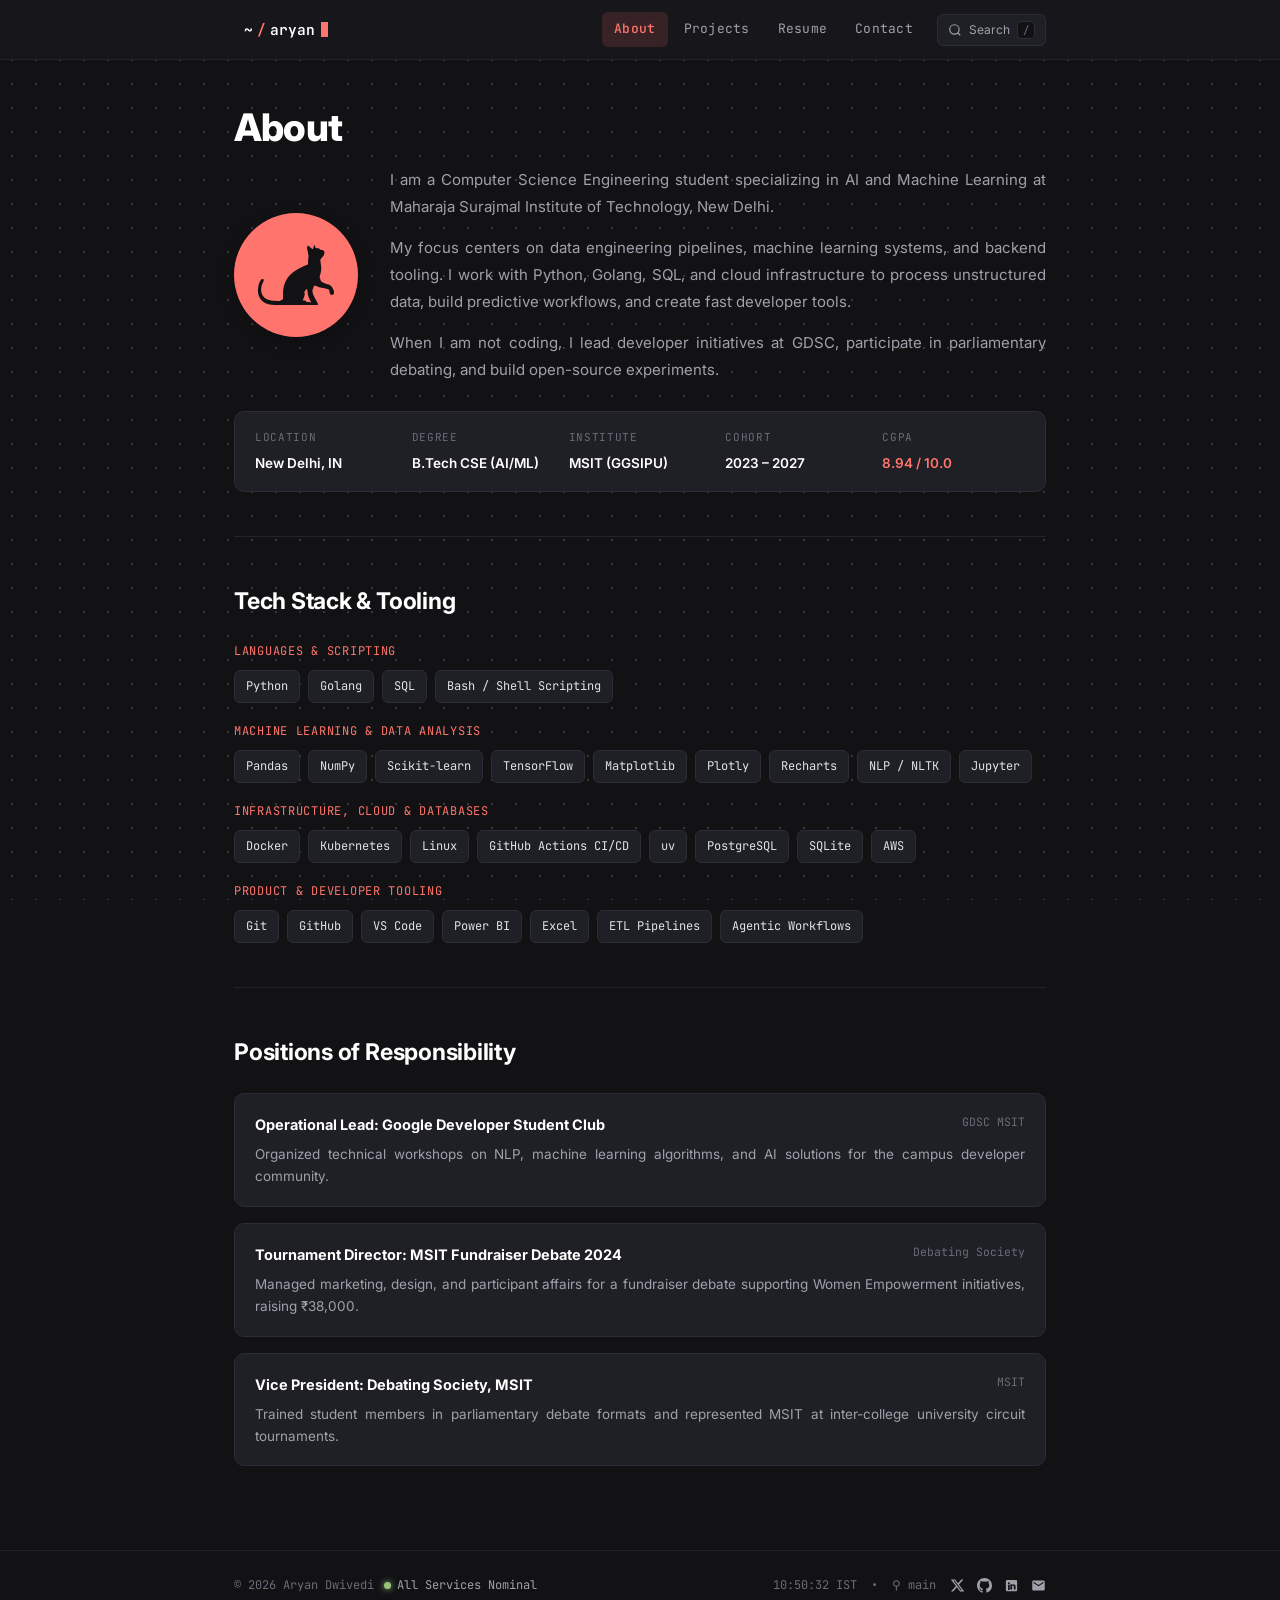
==== about.html @ 35a54c13 "feat: redesign portfolio into multi-page site Transform portfolio from a single-page document into a" ====
<!DOCTYPE html>
<html lang="en">
<head>
  <meta charset="UTF-8">
  <meta name="viewport" content="width=device-width, initial-scale=1.0">
  <title>About | Aryan Dwivedi</title>
  <meta name="description" content="Background, focus, education at MSIT, and technical stack of Aryan Dwivedi.">
  <meta name="theme-color" content="#121215">
  <meta name="color-scheme" content="dark light">
  <link rel="canonical" href="https://aryan-04.github.io/about.html">
  <link rel="icon" type="image/svg+xml" href="cat.svg">

  <!-- Open Graph -->
  <meta property="og:type" content="profile">
  <meta property="og:site_name" content="Aryan Dwivedi">
  <meta property="og:title" content="About | Aryan Dwivedi">
  <meta property="og:description" content="Background, education, machine learning competencies, and leadership experience of Aryan Dwivedi.">
  <meta property="og:url" content="https://aryan-04.github.io/about.html">
  <meta property="og:image" content="https://aryan-04.github.io/cat.svg">

  <!-- Twitter / X Cards -->
  <meta name="twitter:card" content="summary">
  <meta name="twitter:site" content="@aryand208">
  <meta name="twitter:title" content="About | Aryan Dwivedi">
  <meta name="twitter:description" content="Background, education, machine learning competencies, and leadership experience of Aryan Dwivedi.">
  <meta name="twitter:image" content="https://aryan-04.github.io/cat.svg">

  <!-- Breadcrumb Structured Data -->
  <script type="application/ld+json">
  {
    "@context": "https://schema.org",
    "@type": "BreadcrumbList",
    "itemListElement": [
      {
        "@type": "ListItem",
        "position": 1,
        "name": "Home",
        "item": "https://aryan-04.github.io/"
      },
      {
        "@type": "ListItem",
        "position": 2,
        "name": "About",
        "item": "https://aryan-04.github.io/about.html"
      }
    ]
  }
  </script>

  <link rel="stylesheet" href="style.css">
</head>
<body class="bg-effect-on">

  <!-- Navigation -->
  <header class="top-nav">
    <div class="shell nav-inner">
      <a href="./" class="nav-prompt">
        <span>~</span><span class="slash">/</span><span>aryan</span><span class="cursor-blink"></span>
      </a>
      <div class="nav-right">
        <nav class="main-links" aria-label="Main Navigation">
          <a href="about">About</a>
          <a href="projects">Projects</a>
          <a href="resume">Resume</a>
          <a href="contact">Contact</a>
        </nav>
        <button class="search-trigger" id="palette-trigger" aria-label="Open command palette">
          <svg width="14" height="14" viewBox="0 0 24 24" fill="none" stroke="currentColor" stroke-width="2"><circle cx="11" cy="11" r="8"/><path d="m21 21-4.3-4.3"/></svg>
          <span class="search-label">Search</span>
          <kbd>/</kbd>
        </button>
      </div>
    </div>
  </header>

  <main class="shell">

    <!-- Bio & Details Section -->
    <section>
      <h1 class="page-title">About</h1>

      <!-- Bio Header: Cat Circle + Bio Prose -->
      <div class="bio-top">
        <div class="avatar-circle">
          <svg class="avatar-svg" viewBox="0 0 700 700" fill="none" xmlns="http://www.w3.org/2000/svg">
            <g transform="matrix(1.25 0 0 -1.25 0 700)">
              <g transform="matrix(.96453 0 0 .96453 539.72 165.1)">
                <path
                  fill="currentColor"
                  d="m0 0c-2.338 17.768-19.638 45.355-33.666 50.031-14.027 4.676-55.174 19.17-57.979 25.717-2.805 6.546-11.222 27.119-9.819 33.197 1.403 6.079 12.624 36.471 10.754 64.059-1.87 27.587-7.949 50.03-5.143 56.108 2.805 6.079 25.95 29.907 25.95 35.536 0 8.183 2.338 10.754 2.448 15.355 0.063 2.648-4.963 11.659-8.498 14.284-3.535 2.624-20.835 3.56-24.108 5.898-3.273 2.337-3.772 7.078-8.005 8.023-3.472 0.775-6.958-0.543-10.231-0.075s-6.078 2.338-8.416 1.87c-2.338-0.467-3.624 0.351-5.027 4.56-1.403 4.208-4.208 17.299-5.968 17.649-1.849 0.366-6.773-7.947-7.942-17.299-1.169-9.351-1.557-11.473-5.805-11.698s-27.041 24.266-32.711 23.359-8.709-8.855-3.332-35.04c5.377-26.184 8.65-36.938 6.546-46.758-2.104-9.819-3.273-26.885-2.806-34.367 0.468-7.48 0.468-14.261-1.87-16.365s-105.82-34.863-149.16-104.74c-37.406-60.318-23.379-134.66-26.652-139.34-4.397-6.283-22.883-14.831-37.406-14.963-56.398-0.51-83.601 10.175-99.415 29.415-28.055 34.133-16.833 75.747-7.949 93.983 4.776 9.804 8.637 21.411 8.416 25.716-0.233 4.56-9.39 9.408-16.833 2.338-9.351-8.884-18.968-28.786-22.911-57.512-3.273-23.845-4.767-79.389 52.658-109.37 29.636-15.473 77.15-13.456 123.44-13.456h240.8s7.657 0 7.657 6.442c0 4.793-26.36 47.225-31.503 60.786-5.144 13.559-9.352 30.392-8.417 35.068 0.936 4.675 8.325 31.526 13.748 35.401s18.048-8.282 42.829-12.958c24.782-4.675 52.369-9.351 57.044-13.092 4.676-3.741 7.539-11.84 7.745-16.909 0.204-5.067 3.01-20.964 12.361-22.368 9.351-1.375 21.508 3.768 19.17 21.536m-162.25-74.345c-1.169-2.338-6.546-0.233-10.053 1.169-3.507 1.404-8.183-1.169-13.793-1.402-5.611-0.235-16.366 10.988-20.234 12.682-3.868 1.693-9.458-0.292-12.132 0-2.674 0.29-2.796 3.523-2.796 3.523 7.856 11.296 12.952 33.124 13.887 40.605 0.935 7.482-4.124 13.933-4.124 13.933s10.202 16.226 11.839 19.265c1.636 3.04 6.78 3.273 8.884 1.871 2.104-1.404 5.143-31.094 8.65-46.057 3.507-14.962 18.002-39.276 19.872-45.589"
                />
              </g>
            </g>
          </svg>
        </div>
        <div class="bio-prose">
          <p>
            I am a Computer Science Engineering student specializing in AI and Machine Learning at Maharaja Surajmal Institute of Technology, New Delhi.
          </p>
          <p>
            My focus centers on data engineering pipelines, machine learning systems, and backend tooling. I work with Python, Golang, SQL, and cloud infrastructure to process unstructured data, build predictive workflows, and create fast developer tools.
          </p>
          <p>
            When I am not coding, I lead developer initiatives at GDSC, participate in parliamentary debating, and build open-source experiments.
          </p>
        </div>
      </div>

      <!-- Details Section: Full-Width Facts Grid -->
      <div class="facts-grid">
        <div class="fact-item">
          <span class="fact-k">Location</span>
          <span class="fact-v">New Delhi, IN</span>
        </div>
        <div class="fact-item">
          <span class="fact-k">Degree</span>
          <span class="fact-v">B.Tech CSE (AI/ML)</span>
        </div>
        <div class="fact-item">
          <span class="fact-k">Institute</span>
          <span class="fact-v">MSIT (GGSIPU)</span>
        </div>
        <div class="fact-item">
          <span class="fact-k">Cohort</span>
          <span class="fact-v">2023 – 2027</span>
        </div>
        <div class="fact-item">
          <span class="fact-k">CGPA</span>
          <span class="fact-v" style="color:var(--accent);">8.94 / 10.0</span>
        </div>
      </div>
    </section>

    <!-- Technical Stack -->
    <section>
      <h2 class="section-heading">Tech Stack &amp; Tooling</h2>

      <div class="stack-box">
        <div class="stack-group">
          <span class="stack-title">Languages &amp; Scripting</span>
          <div class="stack-tags">
            <span class="stack-tag">Python</span>
            <span class="stack-tag">Golang</span>
            <span class="stack-tag">SQL</span>
            <span class="stack-tag">Bash / Shell Scripting</span>
          </div>
        </div>

        <div class="stack-group">
          <span class="stack-title">Machine Learning &amp; Data Analysis</span>
          <div class="stack-tags">
            <span class="stack-tag">Pandas</span>
            <span class="stack-tag">NumPy</span>
            <span class="stack-tag">Scikit-learn</span>
            <span class="stack-tag">TensorFlow</span>
            <span class="stack-tag">Matplotlib</span>
            <span class="stack-tag">Plotly</span>
            <span class="stack-tag">Recharts</span>
            <span class="stack-tag">NLP / NLTK</span>
            <span class="stack-tag">Jupyter</span>
          </div>
        </div>

        <div class="stack-group">
          <span class="stack-title">Infrastructure, Cloud &amp; Databases</span>
          <div class="stack-tags">
            <span class="stack-tag">Docker</span>
            <span class="stack-tag">Kubernetes</span>
            <span class="stack-tag">Linux</span>
            <span class="stack-tag">GitHub Actions CI/CD</span>
            <span class="stack-tag">uv</span>
            <span class="stack-tag">PostgreSQL</span>
            <span class="stack-tag">SQLite</span>
            <span class="stack-tag">AWS</span>
          </div>
        </div>

        <div class="stack-group">
          <span class="stack-title">Product &amp; Developer Tooling</span>
          <div class="stack-tags">
            <span class="stack-tag">Git</span>
            <span class="stack-tag">GitHub</span>
            <span class="stack-tag">VS Code</span>
            <span class="stack-tag">Power BI</span>
            <span class="stack-tag">Excel</span>
            <span class="stack-tag">ETL Pipelines</span>
            <span class="stack-tag">Agentic Workflows</span>
          </div>
        </div>
      </div>
    </section>

    <!-- Leadership & PORs -->
    <section class="no-border">
      <h2 class="section-heading">Positions of Responsibility</h2>

      <div class="timeline">
        <div class="timeline-card">
          <div class="timeline-top">
            <span class="timeline-title">Operational Lead: Google Developer Student Club</span>
            <span class="timeline-date">GDSC MSIT</span>
          </div>
          <p class="term-desc">Organized technical workshops on NLP, machine learning algorithms, and AI solutions for the campus developer community.</p>
        </div>

        <div class="timeline-card">
          <div class="timeline-top">
            <span class="timeline-title">Tournament Director: MSIT Fundraiser Debate 2024</span>
            <span class="timeline-date">Debating Society</span>
          </div>
          <p class="term-desc">Managed marketing, design, and participant affairs for a fundraiser debate supporting Women Empowerment initiatives, raising ₹38,000.</p>
        </div>

        <div class="timeline-card">
          <div class="timeline-top">
            <span class="timeline-title">Vice President: Debating Society, MSIT</span>
            <span class="timeline-date">MSIT</span>
          </div>
          <p class="term-desc">Trained student members in parliamentary debate formats and represented MSIT at inter-college university circuit tournaments.</p>
        </div>
      </div>
    </section>

  </main>

  <!-- Footer -->
  <footer class="bottom-bar">
    <div class="shell footer-inner">
      <div class="footer-left">
        <span>&copy; 2026 Aryan Dwivedi</span>
        <span class="status-indicator">
          <span class="status-dot"></span>
          All Services Nominal
        </span>
      </div>
      <div class="footer-right">
        <span class="live-clock-time">IST</span>
        <span>&bull;</span>
        <span style="font-family:var(--mono);">⚲ main</span>
        <div class="footer-socials">
          <a href="https://x.com/aryand208" target="_blank" rel="noopener" title="X (@aryand208)">
            <svg viewBox="0 0 24 24" fill="currentColor"><path d="M18.244 2.25h3.308l-7.227 8.26 8.502 11.24H16.17l-5.214-6.817L4.99 21.75H1.68l7.73-8.835L1.254 2.25H8.08l4.713 6.231zm-1.161 17.52h1.833L7.084 4.126H5.117z"/></svg>
          </a>
          <a href="https://github.com/ARYAN-04" target="_blank" rel="noopener" title="GitHub">
            <svg viewBox="0 0 24 24" fill="currentColor"><path d="M12 0C5.37 0 0 5.37 0 12c0 5.31 3.435 9.795 8.205 11.385.6.105.825-.255.825-.57 0-.285-.015-1.23-.015-2.235-3.015.555-3.795-.735-4.035-1.41-.135-.345-.72-1.41-1.23-1.695-.42-.225-1.02-.78-.015-.795.945-.015 1.62.87 1.845 1.23 1.08 1.815 2.805 1.305 3.495.99.105-.78.42-1.305.765-1.605-2.67-.3-5.46-1.335-5.46-5.925 0-1.305.465-2.385 1.23-3.225-.12-.3-.54-1.53.12-3.18 0 0 1.005-.315 3.3 1.23.96-.27 1.98-.405 3-.405s2.04.135 3 .405c2.295-1.56 3.3-1.23 3.3-1.23.66 1.65.24 2.88.12 3.18.765.84 1.23 1.905 1.23 3.225 0 4.605-2.805 5.625-5.475 5.925.435.375.81 1.095.81 2.22 0 1.605-.015 2.895-.015 3.3 0 .315.225.69.825.57A12.02 12.02 0 0 0 24 12c0-6.63-5.37-12-12-12z"/></svg>
          </a>
          <a href="https://linkedin.com/in/aryan-dwivedi-5905a51ba/" target="_blank" rel="noopener" title="LinkedIn">
            <svg viewBox="0 0 24 24" fill="currentColor"><path d="M19 3a2 2 0 0 1 2 2v14a2 2 0 0 1-2 2H5a2 2 0 0 1-2-2V5a2 2 0 0 1 2-2h14m-.5 15.5v-5.3a3.26 3.26 0 0 0-3.26-3.26c-.85 0-1.84.52-2.28 1.3v-1.11h-2.79v8.37h2.79v-4.93c0-.77.62-1.4 1.39-1.4a1.4 1.4 0 0 1 1.4 1.4v4.93h2.75M6.46 10.9v8.37H9.2V10.9H6.46M7.83 6.64a1.64 1.64 0 1 0 0 3.28 1.64 1.64 0 0 0 0-3.28z"/></svg>
          </a>
          <a href="mailto:aryandwivedi208@gmail.com" title="Email">
            <svg viewBox="0 0 24 24" fill="currentColor"><path d="M20 4H4c-1.1 0-2 .9-2 2v12c0 1.1.9 2 2 2h16c1.1 0 2-.9 2-2V6c0-1.1-.9-2-2-2zm0 4l-8 5-8-5V6l8 5 8-5v2z"/></svg>
          </a>
        </div>
      </div>
    </div>
  </footer>

  <script src="main.js"></script>
</body>
</html>
---- style.css ----
/* ==========================================================================
   PORTFOLIO STYLESHEET: THEMES, JUSTIFIED TYPOGRAPHY, PERFECT ALIGNMENT
   ========================================================================== */

@import url('https://fonts.googleapis.com/css2?family=Inter:wght@300;400;500;600;700;800&family=JetBrains+Mono:ital,wght@0,300;0,400;0,500;0,600;0,700;1,400&display=swap');

:root {
  /* Default: Dark Grey Base with Pastel Red Accent */
  --bg: #121215;
  --base: #18181d;
  --panel: #1f1f26;
  --panel-hover: #272730;
  --panel-glass: rgba(24, 24, 29, 0.88);
  --border: #2c2c36;
  --border-subtle: #22222a;
  
  --text: #e2e2ea;
  --text-bright: #ffffff;
  --text-dim: #a0a0ab;
  --text-muted: #6b6b77;

  /* Default Accent: Pastel Red */
  --accent: #FF746C;
  --accent-soft: rgba(255, 116, 108, 0.14);
  --accent-border: rgba(255, 116, 108, 0.32);
  --accent-contrast: #121215;

  --red: #FF746C;
  --amber: #ffb454;
  --cyan: #88c0d0;
  --green: #98c379;
  --purple: #c678dd;
  --blue: #61afef;

  --sans: 'Inter', -apple-system, BlinkMacSystemFont, 'Segoe UI', Roboto, sans-serif;
  --mono: 'JetBrains Mono', ui-monospace, SFMono-Regular, Menlo, Monaco, Consolas, monospace;

  --radius-sm: 6px;
  --radius-md: 10px;
  --radius-lg: 12px;
  --radius-xl: 16px;

  --nav-height: 60px;
}

/* Theme: Ayu Dark */
[data-theme="ayu-dark"] {
  --bg: #0b0e14;
  --base: #0f131a;
  --panel: #151a22;
  --panel-hover: #1c222c;
  --panel-glass: rgba(15, 19, 26, 0.9);
  --border: #232a36;
  --border-subtle: #19202a;
  --text: #e6e1cf;
  --text-bright: #ffffff;
  --text-dim: #959da6;
  --text-muted: #5c6773;
}

/* Theme: Nord */
[data-theme="nord"] {
  --bg: #242933;
  --base: #2e3440;
  --panel: #3b4252;
  --panel-hover: #434c5e;
  --panel-glass: rgba(46, 52, 64, 0.9);
  --border: #4c566a;
  --border-subtle: #353c4a;
  --text: #eceff4;
  --text-bright: #ffffff;
  --text-dim: #d8dee9;
  --text-muted: #7b88a1;
}

/* Theme: Light */
[data-theme="zed-light"] {
  --bg: #f4f5f8;
  --base: #ffffff;
  --panel: #ffffff;
  --panel-hover: #f0f2f6;
  --panel-glass: rgba(255, 255, 255, 0.92);
  --border: #d8dce2;
  --border-subtle: #e6e9ee;
  --text: #2c313a;
  --text-bright: #181a1f;
  --text-dim: #5c6370;
  --text-muted: #828997;
  --accent-contrast: #ffffff;
}

/* --------------------------------------------------------------------------
   RESETS & JUSTIFIED TYPOGRAPHY
   -------------------------------------------------------------------------- */
*, *::before, *::after {
  box-sizing: border-box;
  margin: 0;
  padding: 0;
}

html {
  scroll-behavior: smooth;
  color-scheme: dark;
}

[data-theme="zed-light"] html {
  color-scheme: light;
}

@media (prefers-reduced-motion: reduce) {
  html { scroll-behavior: auto; }
  *, *::before, *::after {
    animation-duration: 0.001ms !important;
    transition-duration: 0.001ms !important;
  }
}

body {
  background-color: var(--bg);
  color: var(--text);
  font-family: var(--sans);
  font-size: 15px;
  line-height: 1.75;
  min-height: 100vh;
  position: relative;
  overflow-x: hidden;
  -webkit-font-smoothing: antialiased;
  -moz-osx-font-smoothing: grayscale;
}

/* Crisp dot-grid pattern with visible contrast & smooth toggle */
body::before {
  content: '';
  position: fixed;
  inset: 0;
  background-image: radial-gradient(circle, rgba(255, 255, 255, 0.16) 1.25px, transparent 1.25px);
  background-size: 24px 24px;
  opacity: 0;
  pointer-events: none;
  z-index: 0;
  transition: opacity 0.25s ease;
}

body.bg-effect-on::before {
  opacity: 1;
}

[data-theme="zed-light"] body::before {
  background-image: radial-gradient(circle, rgba(0, 0, 0, 0.14) 1.25px, transparent 1.25px);
}

/* Justified Body Text & Perfectly Aligned Paragraphs */
p {
  text-align: justify;
  text-justify: inter-word;
  hyphens: none;
  -webkit-hyphens: none;
  word-break: normal;
  overflow-wrap: break-word;
}

a {
  color: var(--accent);
  text-decoration: none;
  transition: color 0.15s ease, opacity 0.15s ease;
}

a:hover {
  opacity: 0.85;
}

button, input, textarea {
  font-family: inherit;
}

::selection {
  background: var(--accent);
  color: var(--accent-contrast);
}

:focus-visible {
  outline: 2px solid var(--accent);
  outline-offset: 2px;
}

/* Container Shell: Full Grid Alignment */
.shell {
  max-width: 860px;
  margin: 0 auto;
  padding: 0 24px;
  position: relative;
  z-index: 1;
}

@media (max-width: 600px) {
  .shell {
    padding: 0 16px;
  }
}

/* --------------------------------------------------------------------------
   NAVIGATION BAR
   -------------------------------------------------------------------------- */
header.top-nav {
  position: sticky;
  top: 0;
  z-index: 100;
  background: var(--panel-glass);
  backdrop-filter: blur(14px);
  -webkit-backdrop-filter: blur(14px);
  border-bottom: 1px solid var(--border-subtle);
  height: var(--nav-height);
  display: flex;
  align-items: center;
  transition: background 0.2s ease, border-color 0.2s ease;
}

.nav-inner {
  display: flex;
  align-items: center;
  justify-content: space-between;
  width: 100%;
}

.nav-prompt {
  display: inline-flex;
  align-items: center;
  gap: 4px;
  font-family: var(--mono);
  font-size: 14.5px;
  font-weight: 600;
  color: var(--text-bright);
  text-decoration: none;
  padding: 6px 10px;
  border-radius: var(--radius-sm);
  transition: background 0.15s;
}

.nav-prompt:hover {
  background: var(--panel-hover);
}

.nav-prompt .slash {
  color: var(--accent);
}

.nav-prompt .cursor-blink {
  display: inline-block;
  width: 7px;
  height: 15px;
  background: var(--accent);
  margin-left: 2px;
  animation: cursorBlink 1s infinite step-start;
  vertical-align: middle;
}

@keyframes cursorBlink {
  0%, 100% { opacity: 1; }
  50% { opacity: 0; }
}

.nav-right {
  display: flex;
  align-items: center;
  gap: 6px;
}

nav.main-links {
  display: flex;
  align-items: center;
  gap: 4px;
}

nav.main-links a {
  font-family: var(--mono);
  font-size: 13px;
  color: var(--text-dim);
  text-decoration: none;
  padding: 6px 12px;
  border-radius: var(--radius-sm);
  letter-spacing: 0.02em;
  transition: all 0.15s ease;
}

nav.main-links a:hover {
  color: var(--text-bright);
  background: var(--panel-hover);
}

nav.main-links a.active {
  color: var(--accent);
  background: var(--accent-soft);
  font-weight: 500;
}

/* Palette Search Trigger */
.search-trigger {
  display: flex;
  align-items: center;
  gap: 7px;
  background: var(--panel);
  border: 1px solid var(--border);
  color: var(--text-dim);
  font-family: var(--sans);
  font-size: 12px;
  padding: 6px 10px;
  border-radius: var(--radius-sm);
  cursor: pointer;
  margin-left: 6px;
  transition: all 0.15s ease;
}

.search-trigger:hover {
  border-color: var(--accent);
  color: var(--text-bright);
  background: var(--panel-hover);
}

.search-trigger kbd {
  font-family: var(--mono);
  font-size: 10.5px;
  background: var(--bg);
  border: 1px solid var(--border);
  border-radius: 4px;
  padding: 1px 5px;
  color: var(--text-muted);
}

@media (max-width: 640px) {
  .search-trigger .search-label { display: none; }
  nav.main-links a { padding: 5px 8px; font-size: 12px; }
  .nav-prompt { font-size: 13.5px; }
}

@media (max-width: 420px) {
  nav.main-links a { padding: 5px 6px; font-size: 11.5px; }
}

/* --------------------------------------------------------------------------
   SECTIONS & TITLES
   -------------------------------------------------------------------------- */
main {
  padding-bottom: 60px;
}

section {
  padding: 44px 0;
  border-bottom: 1px solid var(--border-subtle);
}

section.no-border, section:last-of-type {
  border-bottom: none;
}

h1.page-title {
  font-size: clamp(28px, 4.2vw, 38px);
  font-weight: 800;
  color: var(--text-bright);
  line-height: 1.22;
  margin-bottom: 16px;
  letter-spacing: -0.02em;
}

h2.section-heading {
  font-size: clamp(19px, 2.8vw, 23px);
  font-weight: 700;
  color: var(--text-bright);
  margin-bottom: 20px;
  display: flex;
  align-items: center;
  justify-content: space-between;
  letter-spacing: -0.01em;
}

.section-sublink {
  font-family: var(--mono);
  font-size: 12px;
  color: var(--accent);
  border-bottom: 1px dashed var(--accent-border);
  padding-bottom: 1px;
}

.section-sublink:hover {
  border-bottom-style: solid;
}

/* --------------------------------------------------------------------------
   HERO SECTION
   -------------------------------------------------------------------------- */
.hero {
  padding-top: 50px;
  padding-bottom: 40px;
}

.hero-title {
  font-size: clamp(30px, 4.8vw, 44px);
  font-weight: 800;
  color: var(--text-bright);
  line-height: 1.18;
  margin-bottom: 18px;
  letter-spacing: -0.02em;
}

.hero-title .accent {
  color: var(--accent);
}

.hero-lead {
  font-size: 15.5px;
  color: var(--text-dim);
  width: 100%;
  max-width: 100%;
  line-height: 1.85;
  margin-bottom: 24px;
  text-align: justify;
  text-justify: inter-word;
  hyphens: none;
  -webkit-hyphens: none;
}

.hero-lead a {
  color: var(--text);
  border-bottom: 1px dashed var(--accent);
}

.hero-lead a:hover {
  color: var(--accent);
  border-bottom-style: solid;
}

.hero-actions {
  display: flex;
  flex-wrap: wrap;
  gap: 10px;
  align-items: center;
  width: 100%;
}

/* Buttons */
.btn {
  display: inline-flex;
  align-items: center;
  gap: 7px;
  font-family: var(--mono);
  font-size: 12px;
  font-weight: 500;
  padding: 8px 14px;
  border-radius: var(--radius-sm);
  border: 1px solid var(--border);
  background: var(--panel);
  color: var(--text);
  cursor: pointer;
  transition: all 0.15s ease;
  text-decoration: none;
}

.btn:hover {
  border-color: var(--accent);
  color: var(--accent);
  background: var(--panel-hover);
}

.btn.primary {
  background: var(--accent);
  border-color: var(--accent);
  color: var(--accent-contrast);
  font-weight: 600;
}

.btn.primary:hover {
  filter: brightness(1.08);
  opacity: 1;
}

.btn svg {
  width: 14px;
  height: 14px;
  flex-shrink: 0;
}

/* --------------------------------------------------------------------------
   TERMINAL CARDS & DYNAMIC REPOSITORIES (2-COLUMN BALANCED GRID)
   -------------------------------------------------------------------------- */
.projects-grid {
  display: grid;
  grid-template-columns: repeat(2, minmax(0, 1fr));
  gap: 18px;
  width: 100%;
}

@media (max-width: 720px) {
  .projects-grid {
    grid-template-columns: 1fr;
  }
}

.term-card {
  background: var(--panel);
  border: 1px solid var(--border);
  border-radius: var(--radius-lg);
  overflow: hidden;
  display: flex;
  flex-direction: column;
  min-width: 0;
  transition: transform 0.2s ease, border-color 0.2s ease, box-shadow 0.2s ease;
}

.term-card:hover {
  border-color: var(--accent);
  transform: translateY(-2px);
  box-shadow: 0 10px 24px rgba(0, 0, 0, 0.3);
}

.term-header {
  background: rgba(0, 0, 0, 0.2);
  border-bottom: 1px solid var(--border-subtle);
  padding: 10px 14px;
  display: flex;
  align-items: center;
  justify-content: space-between;
}

.term-dots {
  display: flex;
  gap: 6px;
}

.term-dot {
  width: 9px;
  height: 9px;
  border-radius: 50%;
}

.term-dot.red { background: #e06c75; }
.term-dot.yellow { background: #e5c07b; }
.term-dot.green { background: #98c379; }

.term-stars {
  font-family: var(--mono);
  font-size: 11px;
  color: var(--text-dim);
  display: flex;
  align-items: center;
  gap: 4px;
}

.term-body {
  padding: 16px 18px;
  display: flex;
  flex-direction: column;
  flex: 1;
  gap: 10px;
}

.term-title {
  font-family: var(--mono);
  font-size: 14px;
  font-weight: 600;
  color: var(--accent);
  display: flex;
  align-items: center;
  justify-content: space-between;
}

.term-title a {
  color: var(--text-bright);
}

.term-title a:hover {
  color: var(--accent);
}

.term-repo-path {
  font-family: var(--mono);
  font-size: 12px;
  color: var(--text-muted);
}

.term-repo-path span {
  color: var(--accent);
}

.term-desc {
  font-size: 13.5px;
  color: var(--text-dim);
  line-height: 1.65;
  text-align: justify;
  text-justify: inter-word;
  hyphens: none;
  -webkit-hyphens: none;
  flex: 1;
}

.term-tags {
  display: flex;
  flex-wrap: wrap;
  gap: 6px;
  margin-top: 4px;
}

.term-tag {
  font-family: var(--mono);
  font-size: 11px;
  background: var(--bg);
  border: 1px solid var(--border-subtle);
  padding: 3px 8px;
  border-radius: 4px;
  color: var(--text-dim);
}

.term-tag.highlight {
  color: var(--accent);
  border-color: var(--accent-border);
}

/* --------------------------------------------------------------------------
   EXPANDED BENTO SECTION: THEME PICKER & LOCATION WIDGETS
   -------------------------------------------------------------------------- */
.bento-row {
  display: grid;
  grid-template-columns: repeat(2, minmax(0, 1fr));
  gap: 18px;
  margin-top: 20px;
  width: 100%;
}

@media (max-width: 740px) {
  .bento-row {
    grid-template-columns: 1fr;
  }
}

.bento-card {
  background: var(--panel);
  border: 1px solid var(--border);
  border-radius: var(--radius-lg);
  padding: 20px;
  display: flex;
  flex-direction: column;
  gap: 14px;
  position: relative;
  overflow: hidden;
  min-width: 0;
}

.bento-header {
  display: flex;
  align-items: center;
  justify-content: space-between;
}

.bento-title {
  font-family: var(--mono);
  font-size: 13px;
  font-weight: 600;
  color: var(--text-bright);
  display: flex;
  align-items: center;
  gap: 8px;
}

.bento-title svg {
  width: 15px;
  height: 15px;
  color: var(--accent);
}

/* Themes UI */
.theme-flavors {
  display: grid;
  grid-template-columns: repeat(4, 1fr);
  gap: 6px;
  background: var(--bg);
  padding: 4px;
  border-radius: var(--radius-sm);
  border: 1px solid var(--border-subtle);
}

.flavor-btn {
  background: transparent;
  border: none;
  color: var(--text-dim);
  font-family: var(--mono);
  font-size: 11.5px;
  padding: 6px 0;
  border-radius: 4px;
  cursor: pointer;
  transition: all 0.15s ease;
}

.flavor-btn:hover {
  color: var(--text-bright);
}

.flavor-btn.active {
  background: var(--panel);
  color: var(--accent);
  font-weight: 600;
  box-shadow: 0 2px 5px rgba(0, 0, 0, 0.25);
}

.color-swatches {
  display: flex;
  flex-wrap: wrap;
  gap: 10px;
  justify-content: flex-start;
}

.swatch-btn {
  width: 24px;
  height: 24px;
  border-radius: 6px;
  border: 2px solid transparent;
  cursor: pointer;
  transition: transform 0.15s ease, border-color 0.15s ease;
  position: relative;
}

.swatch-btn:hover {
  transform: scale(1.15);
}

.swatch-btn.active {
  border-color: var(--text-bright);
  transform: scale(1.12);
}

.bg-effect-toggle {
  display: flex;
  align-items: center;
  justify-content: space-between;
  font-family: var(--mono);
  font-size: 12px;
  color: var(--text-dim);
  padding-top: 8px;
  border-top: 1px solid var(--border-subtle);
}

.toggle-label {
  display: flex;
  align-items: center;
  gap: 8px;
  cursor: pointer;
}

.toggle-checkbox {
  width: 15px;
  height: 15px;
  accent-color: var(--accent);
  cursor: pointer;
}

/* Location Card UI */
.location-map-container {
  height: 110px;
  border-radius: var(--radius-md);
  background: var(--bg);
  border: 1px solid var(--border-subtle);
  position: relative;
  overflow: hidden;
  display: flex;
  align-items: center;
  justify-content: center;
}

.location-map-svg {
  width: 100%;
  height: 100%;
  opacity: 0.35;
  object-fit: cover;
}

.location-marker {
  position: absolute;
  top: 48%;
  left: 50%;
  transform: translate(-50%, -50%);
  display: flex;
  flex-direction: column;
  align-items: center;
}

.marker-pulse {
  width: 12px;
  height: 12px;
  background: var(--accent);
  border-radius: 50%;
  position: relative;
}

.marker-pulse::after {
  content: '';
  position: absolute;
  inset: -5px;
  border: 2px solid var(--accent);
  border-radius: 50%;
  animation: pulseRadar 2s infinite ease-out;
}

@keyframes pulseRadar {
  0% { transform: scale(0.6); opacity: 1; }
  100% { transform: scale(2.2); opacity: 0; }
}

.marker-tag {
  margin-top: 6px;
  font-family: var(--mono);
  font-size: 10.5px;
  font-weight: 600;
  background: var(--panel);
  border: 1px solid var(--border);
  padding: 2px 7px;
  border-radius: 4px;
  color: var(--text-bright);
  white-space: nowrap;
}

.location-footer {
  display: flex;
  align-items: center;
  justify-content: space-between;
  font-family: var(--mono);
  font-size: 12px;
  color: var(--text-dim);
}

.live-clock {
  display: inline-flex;
  align-items: center;
  gap: 5px;
  color: var(--accent);
  font-weight: 500;
}

/* --------------------------------------------------------------------------
   RECENT COMMITS & GITHUB STATS
   -------------------------------------------------------------------------- */
.activity-grid {
  display: grid;
  grid-template-columns: repeat(2, minmax(0, 1fr));
  gap: 18px;
  margin-top: 18px;
  width: 100%;
}

@media (max-width: 720px) {
  .activity-grid {
    grid-template-columns: 1fr;
  }
}

.activity-card {
  background: var(--panel);
  border: 1px solid var(--border);
  border-radius: var(--radius-lg);
  padding: 20px;
  display: flex;
  flex-direction: column;
  gap: 12px;
  min-width: 0;
  overflow: hidden;
}

.commit-list {
  display: flex;
  flex-direction: column;
  gap: 8px;
  font-family: var(--mono);
  font-size: 12px;
  min-width: 0;
}

.commit-item {
  display: flex;
  justify-content: space-between;
  align-items: center;
  gap: 10px;
  padding: 6px 0;
  border-bottom: 1px solid var(--border-subtle);
  min-width: 0;
  width: 100%;
}

.commit-item:last-child {
  border-bottom: none;
}

.commit-msg {
  color: var(--text-dim);
  overflow: hidden;
  text-overflow: ellipsis;
  white-space: nowrap;
  min-width: 0;
  flex: 1;
}

.commit-msg span.scope {
  color: var(--accent);
}

.commit-diff {
  white-space: nowrap;
  font-size: 11px;
  flex-shrink: 0;
}

/* Language Bars */
.lang-distribution {
  display: flex;
  height: 8px;
  border-radius: 4px;
  overflow: hidden;
  background: var(--bg);
  margin: 6px 0 10px;
}

.lang-seg {
  height: 100%;
  transition: width 0.3s ease;
}

.lang-chips {
  display: flex;
  flex-wrap: wrap;
  gap: 8px 12px;
  font-family: var(--mono);
  font-size: 11.5px;
}

.lang-chip-item {
  display: flex;
  align-items: center;
  gap: 6px;
  color: var(--text-dim);
}

.lang-dot {
  width: 8px;
  height: 8px;
  border-radius: 50%;
}

/* --------------------------------------------------------------------------
   ABOUT SECTION & AVATAR (CAT SILHOUETTE IN ACCENT CIRCLE)
   -------------------------------------------------------------------------- */
.bio-top {
  display: flex;
  align-items: center;
  gap: 32px;
  width: 100%;
}

@media (max-width: 680px) {
  .bio-top {
    flex-direction: column;
    align-items: center;
    gap: 20px;
  }
}

.avatar-circle {
  width: 124px;
  height: 124px;
  min-width: 124px;
  border-radius: 50%;
  background: var(--accent);
  color: var(--accent-contrast);
  display: flex;
  align-items: center;
  justify-content: center;
  flex-shrink: 0;
  box-shadow: 0 4px 16px rgba(0, 0, 0, 0.25);
  transition: transform 0.2s ease;
}

.avatar-circle:hover {
  transform: scale(1.05);
}

.avatar-circle .avatar-svg {
  width: 82px;
  height: 82px;
  color: var(--accent-contrast);
}

.bio-prose {
  display: flex;
  flex-direction: column;
  gap: 14px;
  flex: 1;
}

.bio-prose p {
  color: var(--text-dim);
  font-size: 15px;
  line-height: 1.8;
  text-align: justify;
  text-justify: inter-word;
  hyphens: none;
  -webkit-hyphens: none;
}

/* Full Width Facts Grid spanning flush across the container */
.facts-grid {
  display: grid;
  grid-template-columns: repeat(5, 1fr);
  gap: 14px;
  background: var(--panel);
  border: 1px solid var(--border);
  border-radius: var(--radius-md);
  padding: 16px 20px;
  width: 100%;
  margin-top: 28px;
}

@media (max-width: 768px) {
  .facts-grid {
    grid-template-columns: repeat(3, 1fr);
    gap: 14px;
  }
}

@media (max-width: 520px) {
  .facts-grid {
    grid-template-columns: 1fr;
    gap: 10px;
  }
}

.fact-item {
  display: flex;
  flex-direction: column;
  gap: 4px;
}

.fact-k {
  font-family: var(--mono);
  font-size: 11px;
  color: var(--text-muted);
  text-transform: uppercase;
  letter-spacing: 0.06em;
}

.fact-v {
  font-size: 13.5px;
  font-weight: 600;
  color: var(--text-bright);
}

.fact-k {
  font-family: var(--mono);
  font-size: 11px;
  color: var(--text-muted);
  text-transform: uppercase;
}

.fact-v {
  font-weight: 600;
  color: var(--text-bright);
}

/* Timeline Cards */
.timeline {
  display: flex;
  flex-direction: column;
  gap: 16px;
  margin-top: 14px;
  width: 100%;
}

.timeline-card {
  background: var(--panel);
  border: 1px solid var(--border);
  border-radius: var(--radius-md);
  padding: 18px 20px;
  transition: border-color 0.15s;
  width: 100%;
}

.timeline-card:hover {
  border-color: var(--accent);
}

.timeline-top {
  display: flex;
  justify-content: space-between;
  align-items: flex-start;
  flex-wrap: wrap;
  gap: 8px;
  margin-bottom: 6px;
}

.timeline-title {
  font-size: 14.5px;
  font-weight: 700;
  color: var(--text-bright);
}

.timeline-date {
  font-family: var(--mono);
  font-size: 11.5px;
  color: var(--text-muted);
}

.timeline-org {
  font-size: 13px;
  color: var(--accent);
  margin-bottom: 8px;
}

.timeline-bullets {
  list-style: none;
  display: flex;
  flex-direction: column;
  gap: 8px;
}

.timeline-bullets li {
  position: relative;
  padding-left: 16px;
  font-size: 13.5px;
  color: var(--text-dim);
  line-height: 1.75;
  text-align: justify;
  text-justify: inter-word;
  hyphens: none;
  -webkit-hyphens: none;
}

.timeline-bullets li::before {
  content: '▸';
  position: absolute;
  left: 0;
  color: var(--accent);
  font-size: 11px;
}

/* Skills Category Chips */
.stack-box {
  display: flex;
  flex-direction: column;
  gap: 18px;
  margin-top: 14px;
  width: 100%;
}

.stack-group {
  display: flex;
  flex-direction: column;
  gap: 8px;
}

.stack-title {
  font-family: var(--mono);
  font-size: 12px;
  color: var(--accent);
  text-transform: uppercase;
  letter-spacing: 0.06em;
}

.stack-tags {
  display: flex;
  flex-wrap: wrap;
  gap: 8px;
}

.stack-tag {
  font-family: var(--mono);
  font-size: 12px;
  background: var(--panel);
  border: 1px solid var(--border);
  padding: 5px 11px;
  border-radius: var(--radius-sm);
  color: var(--text);
  transition: all 0.15s;
}

.stack-tag:hover {
  border-color: var(--accent);
  color: var(--accent);
}

/* --------------------------------------------------------------------------
   CONTACT PAGE
   -------------------------------------------------------------------------- */
.contact-section {
  padding-top: 36px;
  width: 100%;
}

.contact-lead {
  font-size: 15.5px;
  color: var(--text-dim);
  width: 100%;
  max-width: 100%;
  line-height: 1.85;
  margin-bottom: 28px;
  text-align: justify;
  text-justify: inter-word;
  hyphens: none;
  -webkit-hyphens: none;
}

.contact-links-list {
  display: flex;
  flex-direction: column;
  gap: 6px;
  width: 100%;
}

.contact-row-btn {
  display: flex;
  align-items: center;
  justify-content: space-between;
  padding: 15px 18px;
  background: var(--panel);
  border: 1px solid var(--border);
  border-radius: var(--radius-md);
  text-decoration: none;
  color: var(--text);
  transition: all 0.15s ease;
  cursor: pointer;
  width: 100%;
}

.contact-row-btn:hover {
  background: var(--panel-hover);
  border-color: var(--accent);
  transform: translateX(4px);
}

.contact-k {
  font-family: var(--mono);
  font-size: 12px;
  font-weight: 500;
  color: var(--text-muted);
  letter-spacing: 0.08em;
  text-transform: uppercase;
}

.contact-v {
  font-size: 14.5px;
  font-weight: 600;
  color: var(--text-bright);
  display: flex;
  align-items: center;
  gap: 6px;
}

.contact-v svg {
  width: 14px;
  height: 14px;
  color: var(--text-muted);
  transition: transform 0.15s;
}

.contact-row-btn:hover .contact-v svg {
  transform: translate(2px, -2px);
  color: var(--accent);
}

/* --------------------------------------------------------------------------
   FOOTER
   -------------------------------------------------------------------------- */
footer.bottom-bar {
  margin-top: 40px;
  padding: 24px 0;
  border-top: 1px solid var(--border-subtle);
  font-family: var(--mono);
  font-size: 12px;
  color: var(--text-muted);
  width: 100%;
}

.footer-inner {
  display: flex;
  align-items: center;
  justify-content: space-between;
  flex-wrap: wrap;
  gap: 14px;
}

.footer-left {
  display: flex;
  align-items: center;
  gap: 10px;
}

.status-indicator {
  display: inline-flex;
  align-items: center;
  gap: 6px;
  color: var(--text-dim);
}

.status-dot {
  width: 7px;
  height: 7px;
  border-radius: 50%;
  background: var(--green);
  box-shadow: 0 0 6px var(--green);
}

.footer-right {
  display: flex;
  align-items: center;
  gap: 14px;
}

.footer-socials {
  display: flex;
  align-items: center;
  gap: 12px;
}

.footer-socials a {
  color: var(--text-dim);
  display: flex;
  align-items: center;
}

.footer-socials a:hover {
  color: var(--accent);
}

.footer-socials svg {
  width: 15px;
  height: 15px;
}

/* --------------------------------------------------------------------------
   COMMAND PALETTE MODAL
   -------------------------------------------------------------------------- */
.palette-overlay {
  position: fixed;
  inset: 0;
  background: rgba(10, 10, 14, 0.75);
  backdrop-filter: blur(8px);
  -webkit-backdrop-filter: blur(8px);
  display: flex;
  align-items: flex-start;
  justify-content: center;
  padding-top: 12vh;
  z-index: 1000;
  opacity: 0;
  pointer-events: none;
  transition: opacity 0.15s ease;
}

.palette-overlay.open {
  opacity: 1;
  pointer-events: auto;
}

.palette-modal {
  width: 100%;
  max-width: 560px;
  margin: 0 16px;
  background: var(--panel);
  border: 1px solid var(--border);
  border-radius: var(--radius-xl);
  box-shadow: 0 20px 50px rgba(0, 0, 0, 0.6);
  overflow: hidden;
  transform: translateY(-8px) scale(0.98);
  transition: transform 0.15s ease;
}

.palette-overlay.open .palette-modal {
  transform: translateY(0) scale(1);
}

.palette-input-box {
  display: flex;
  align-items: center;
  gap: 12px;
  padding: 14px 18px;
  border-bottom: 1px solid var(--border);
}

.palette-input-box svg {
  width: 18px;
  height: 18px;
  color: var(--text-dim);
  flex-shrink: 0;
}

#palette-input {
  flex: 1;
  background: transparent;
  border: none;
  outline: none;
  color: var(--text-bright);
  font-size: 14.5px;
}

#palette-input::placeholder {
  color: var(--text-muted);
}

.palette-esc {
  font-family: var(--mono);
  font-size: 11px;
  background: var(--bg);
  border: 1px solid var(--border);
  border-radius: 4px;
  padding: 2px 6px;
  color: var(--text-muted);
}

.palette-results {
  max-height: 360px;
  overflow-y: auto;
  padding: 8px;
}

.palette-group-title {
  font-family: var(--mono);
  font-size: 11px;
  text-transform: uppercase;
  letter-spacing: 0.08em;
  color: var(--text-muted);
  padding: 6px 10px 4px;
}

.palette-row {
  display: flex;
  align-items: center;
  gap: 10px;
  padding: 9px 12px;
  border-radius: var(--radius-md);
  cursor: pointer;
  color: var(--text);
  transition: all 0.1s ease;
}

.palette-row svg {
  width: 15px;
  height: 15px;
  color: var(--text-dim);
  flex-shrink: 0;
}

.palette-row .palette-label {
  flex: 1;
  font-size: 13.5px;
}

.palette-row .palette-badge {
  font-family: var(--mono);
  font-size: 10.5px;
  color: var(--text-muted);
}

.palette-row.selected, .palette-row:hover {
  background: var(--accent-soft);
  color: var(--text-bright);
}

.palette-row.selected svg, .palette-row:hover svg {
  color: var(--accent);
}

.palette-empty {
  padding: 24px;
  text-align: center;
  color: var(--text-dim);
  font-size: 13.5px;
}

/* Toast notification */
.toast-notice {
  position: fixed;
  bottom: 20px;
  right: 20px;
  background: var(--panel);
  border: 1px solid var(--accent);
  color: var(--text-bright);
  padding: 9px 16px;
  border-radius: var(--radius-md);
  font-family: var(--mono);
  font-size: 12.5px;
  box-shadow: 0 8px 24px rgba(0, 0, 0, 0.4);
  z-index: 2000;
  transform: translateY(20px);
  opacity: 0;
  transition: all 0.2s ease;
  pointer-events: none;
}

.toast-notice.show {
  transform: translateY(0);
  opacity: 1;
}
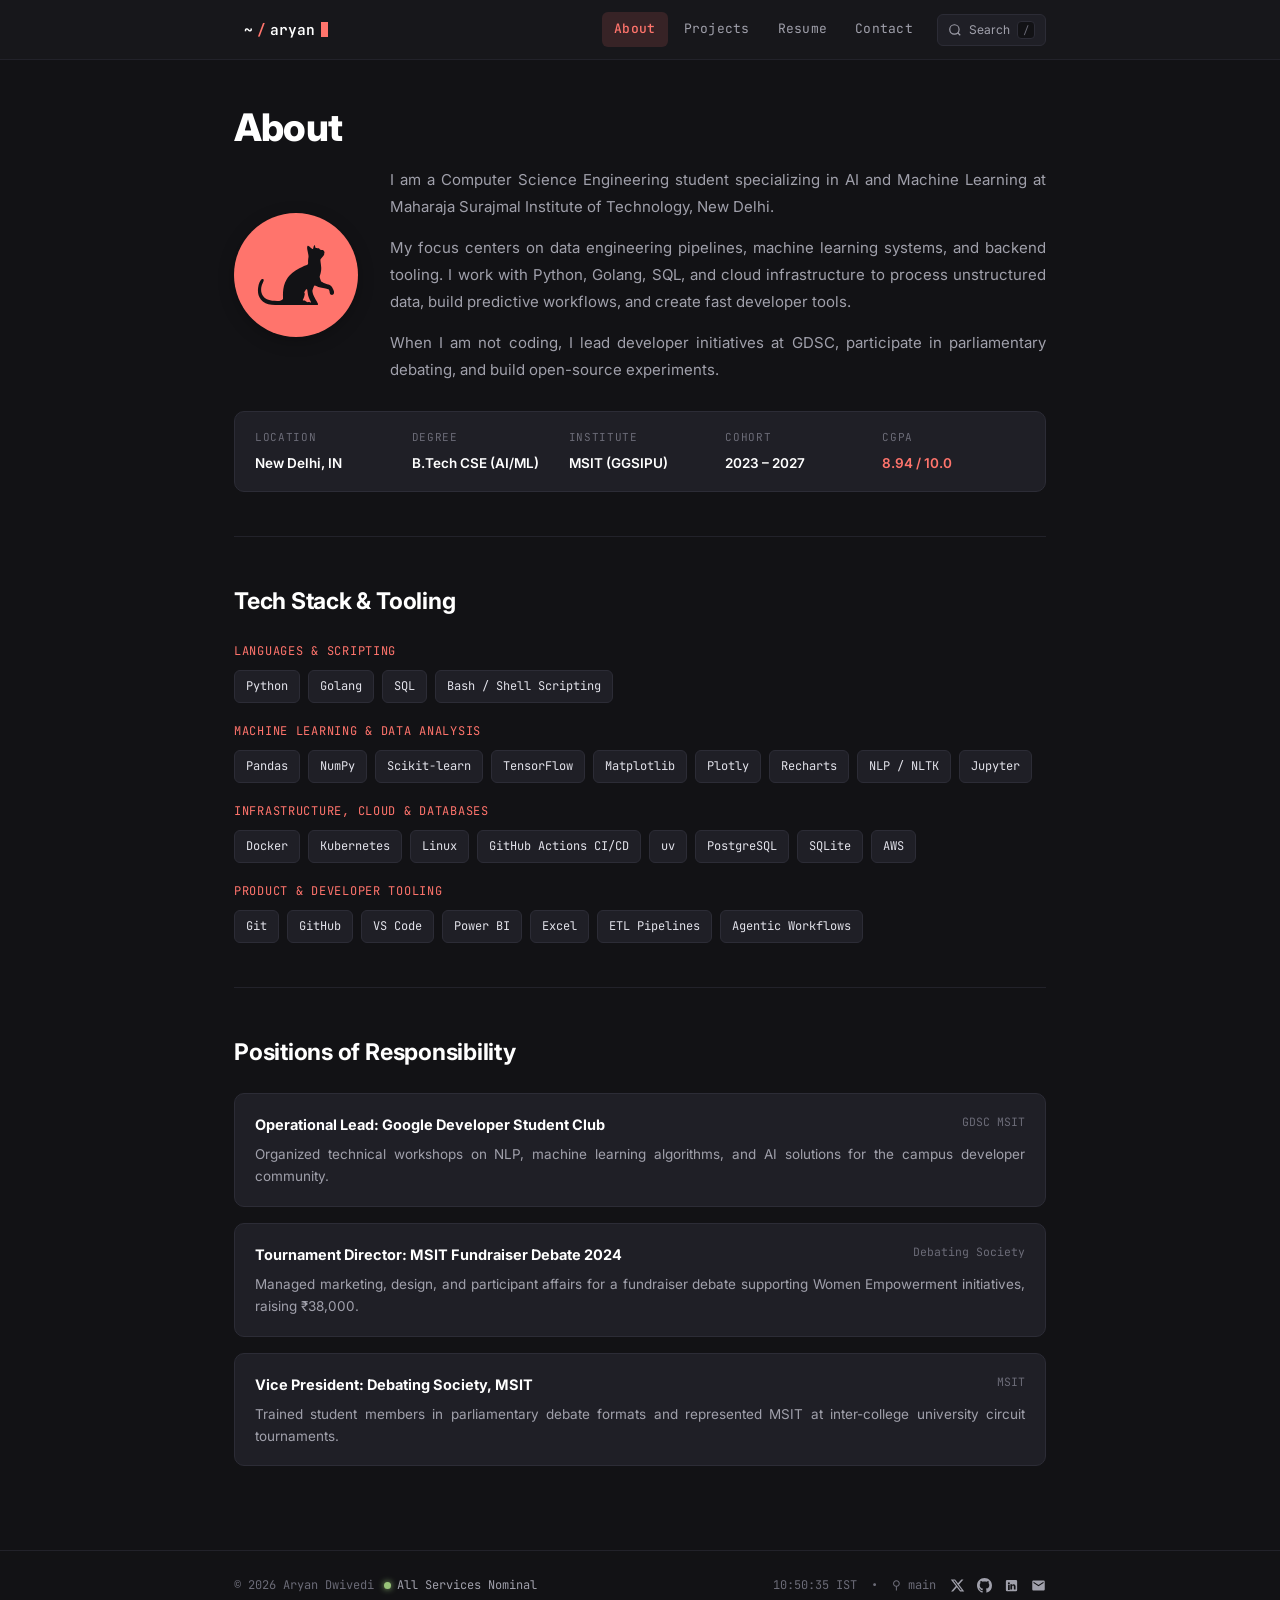
==== commit 20bd6d49: "fix(theme): disable dot-grid pattern by default Set default background to solid dark grey without do" ====
--- a/about.html
+++ b/about.html
@@ -49,7 +49,7 @@
 
   <link rel="stylesheet" href="style.css">
 </head>
-<body class="bg-effect-on">
+<body>
 
   <!-- Navigation -->
   <header class="top-nav">
